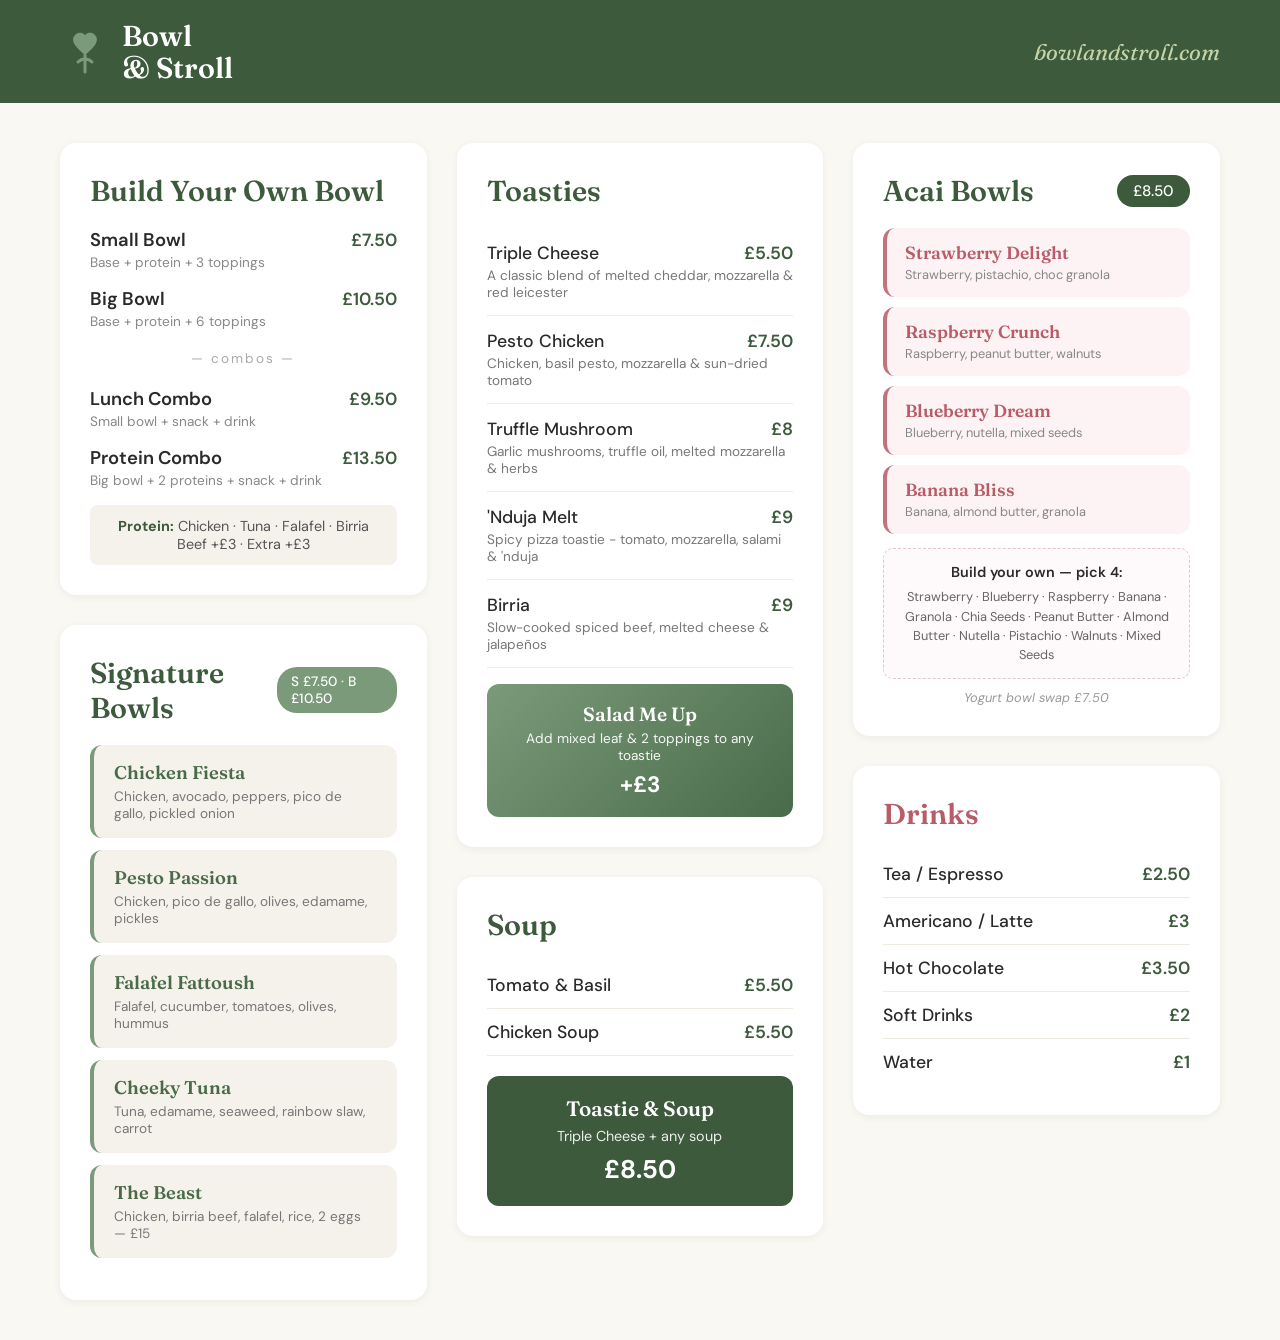
==== menu.html @ c587cbb2 "Initial commit: Bowl & Stroll website with all improvements - Real food photography in hero and menu" ====
<!DOCTYPE html>
<html lang="en">
<head>
    <meta charset="UTF-8">
    <meta name="viewport" content="width=device-width, initial-scale=1.0">
    <title>Bowl & Stroll Menu</title>
    <link rel="preconnect" href="https://fonts.googleapis.com">
    <link rel="preconnect" href="https://fonts.gstatic.com" crossorigin>
    <link href="https://fonts.googleapis.com/css2?family=Fraunces:ital,opsz,wght@0,9..144,300;0,9..144,400;0,9..144,500;0,9..144,600;0,9..144,700;1,9..144,400&family=DM+Sans:ital,opsz,wght@0,9..40,300;0,9..40,400;0,9..40,500;0,9..40,600;1,9..40,400&display=swap" rel="stylesheet">
    <style>
        * {
            margin: 0;
            padding: 0;
            box-sizing: border-box;
        }

        body {
            font-family: 'DM Sans', -apple-system, sans-serif;
            background-color: #faf8f3;
            min-height: 100vh;
            padding: 0;
        }

        /* Header */
        .header {
            background-color: #3d5a3d;
            padding: 20px 60px;
            display: flex;
            justify-content: space-between;
            align-items: center;
        }

        .logo {
            display: flex;
            align-items: center;
            gap: 12px;
        }

        .logo-icon {
            width: 50px;
            height: 50px;
        }

        .logo-text {
            color: white;
            font-family: 'Fraunces', Georgia, serif;
            font-size: 1.8rem;
            font-weight: 600;
            line-height: 1.1;
        }

        .website {
            color: #c4d4a8;
            font-family: 'Fraunces', Georgia, serif;
            font-size: 1.4rem;
            font-style: italic;
        }

        /* Main Content */
        .main-content {
            display: grid;
            grid-template-columns: 1fr 1fr 1fr;
            gap: 30px;
            padding: 40px 60px;
            max-width: 1920px;
            margin: 0 auto;
        }

        /* Section Cards */
        .section-card {
            background: white;
            border-radius: 16px;
            padding: 30px;
            box-shadow: 0 2px 8px rgba(0,0,0,0.06);
        }

        .section-title {
            font-family: 'Fraunces', Georgia, serif;
            font-size: 1.8rem;
            color: #3d5a3d;
            margin-bottom: 20px;
            font-weight: 600;
        }

        .section-title-with-price {
            display: flex;
            justify-content: space-between;
            align-items: center;
            margin-bottom: 20px;
        }

        .section-price-badge {
            background-color: #3d5a3d;
            color: white;
            padding: 6px 16px;
            border-radius: 20px;
            font-size: 0.95rem;
            font-weight: 500;
        }

        /* Menu Items */
        .menu-item {
            display: flex;
            justify-content: space-between;
            align-items: baseline;
            padding: 12px 0;
            border-bottom: 1px solid #f0ebe0;
        }

        .menu-item:last-child {
            border-bottom: none;
        }

        .item-name {
            font-weight: 500;
            color: #2a2a2a;
            font-size: 1.1rem;
        }

        .item-description {
            font-size: 0.85rem;
            color: #777;
            margin-top: 2px;
        }

        .item-price {
            font-weight: 600;
            color: #3d5a3d;
            font-size: 1.1rem;
        }

        /* Build Your Own Section */
        .build-item {
            margin-bottom: 16px;
        }

        .build-item-header {
            display: flex;
            justify-content: space-between;
            align-items: baseline;
        }

        .build-item-name {
            font-weight: 600;
            color: #2a2a2a;
            font-size: 1.15rem;
        }

        .build-item-desc {
            font-size: 0.85rem;
            color: #888;
            margin-top: 2px;
        }

        .combos-divider {
            text-align: center;
            color: #aaa;
            font-size: 0.85rem;
            margin: 20px 0;
            letter-spacing: 2px;
        }

        .protein-note {
            background-color: #f5f2eb;
            border-radius: 8px;
            padding: 12px 16px;
            text-align: center;
            font-size: 0.9rem;
            color: #555;
            margin-top: 16px;
        }

        .protein-note strong {
            color: #3d5a3d;
        }

        /* Signature Bowls */
        .signature-header {
            display: flex;
            justify-content: space-between;
            align-items: center;
            margin-bottom: 20px;
        }

        .size-badge {
            background-color: #7a9a7a;
            color: white;
            padding: 6px 14px;
            border-radius: 20px;
            font-size: 0.85rem;
            font-weight: 500;
        }

        .signature-item {
            background-color: #f5f2eb;
            border-radius: 12px;
            padding: 16px 20px;
            margin-bottom: 12px;
            border-left: 4px solid #7a9a7a;
        }

        .signature-name {
            font-family: 'Fraunces', Georgia, serif;
            font-size: 1.15rem;
            color: #4a6b4a;
            font-weight: 600;
            margin-bottom: 4px;
        }

        .signature-ingredients {
            font-size: 0.85rem;
            color: #777;
        }

        /* Toasties */
        .toastie-item {
            padding: 14px 0;
            border-bottom: 1px solid #f0ebe0;
        }

        .toastie-item:last-child {
            border-bottom: none;
        }

        .toastie-header {
            display: flex;
            justify-content: space-between;
            align-items: baseline;
        }

        .toastie-name {
            font-weight: 500;
            color: #2a2a2a;
            font-size: 1.1rem;
        }

        .toastie-desc {
            font-size: 0.85rem;
            color: #777;
            margin-top: 3px;
        }

        /* Combo Deal Box */
        .combo-deal {
            background-color: #3d5a3d;
            color: white;
            border-radius: 12px;
            padding: 20px;
            text-align: center;
            margin-top: 20px;
        }

        .combo-title {
            font-family: 'Fraunces', Georgia, serif;
            font-size: 1.3rem;
            font-weight: 600;
            margin-bottom: 6px;
        }

        .combo-desc {
            font-size: 0.9rem;
            opacity: 0.9;
            margin-bottom: 8px;
        }

        .combo-price {
            font-size: 1.6rem;
            font-weight: 700;
        }

        /* Salad Me Up Deal */
        .salad-me-up {
            background: linear-gradient(135deg, #7a9a7a 0%, #4a6b4a 100%);
            color: white;
            border-radius: 12px;
            padding: 18px;
            text-align: center;
            margin-top: 16px;
        }

        .salad-me-up-title {
            font-family: 'Fraunces', Georgia, serif;
            font-size: 1.2rem;
            font-weight: 600;
            margin-bottom: 4px;
        }

        .salad-me-up-desc {
            font-size: 0.85rem;
            opacity: 0.95;
            margin-bottom: 6px;
        }

        .salad-me-up-price {
            font-size: 1.4rem;
            font-weight: 700;
        }

        /* Acai Bowls */
        .acai-item {
            background-color: #fdf2f4;
            border-radius: 12px;
            padding: 14px 18px;
            margin-bottom: 10px;
            border-left: 4px solid #c4727e;
        }

        .acai-name {
            font-family: 'Fraunces', Georgia, serif;
            font-size: 1.1rem;
            color: #b85c68;
            font-weight: 600;
            margin-bottom: 3px;
        }

        .acai-ingredients {
            font-size: 0.8rem;
            color: #888;
        }

        .acai-build {
            background-color: #fef9fa;
            border-radius: 10px;
            padding: 14px;
            text-align: center;
            margin-top: 14px;
            border: 1px dashed #e0c8cc;
        }

        .acai-build-title {
            font-weight: 600;
            color: #2a2a2a;
            font-size: 0.9rem;
            margin-bottom: 6px;
        }

        .acai-options {
            font-size: 0.8rem;
            color: #666;
            line-height: 1.5;
        }

        .yogurt-swap {
            font-size: 0.8rem;
            color: #999;
            text-align: center;
            margin-top: 10px;
            font-style: italic;
        }

        /* Drinks */
        .drinks-section .section-title {
            color: #b85c68;
        }

        /* Column Layout */
        .left-column,
        .middle-column,
        .right-column {
            display: flex;
            flex-direction: column;
            gap: 30px;
        }
    </style>
</head>
<body>
    <!-- Header -->
    <div class="header">
        <div class="logo">
            <svg class="logo-icon" viewBox="0 0 50 50" fill="none" xmlns="http://www.w3.org/2000/svg">
                <path d="M25 8C25 8 20 3 15 8C10 13 15 20 25 28C35 20 40 13 35 8C30 3 25 8 25 8Z" fill="#7a9a7a"/>
                <path d="M25 28V45" stroke="#7a9a7a" stroke-width="3" stroke-linecap="round"/>
                <path d="M18 35C18 35 21 32 25 32C29 32 32 35 32 35" stroke="#7a9a7a" stroke-width="3" stroke-linecap="round"/>
            </svg>
            <div class="logo-text">Bowl<br>& Stroll</div>
        </div>
        <div class="website">bowlandstroll.com</div>
    </div>

    <!-- Main Content -->
    <div class="main-content">
        <!-- Left Column -->
        <div class="left-column">
            <!-- Build Your Own Bowl -->
            <div class="section-card">
                <h2 class="section-title">Build Your Own Bowl</h2>

                <div class="build-item">
                    <div class="build-item-header">
                        <span class="build-item-name">Small Bowl</span>
                        <span class="item-price">&pound;7.50</span>
                    </div>
                    <div class="build-item-desc">Base + protein + 3 toppings</div>
                </div>

                <div class="build-item">
                    <div class="build-item-header">
                        <span class="build-item-name">Big Bowl</span>
                        <span class="item-price">&pound;10.50</span>
                    </div>
                    <div class="build-item-desc">Base + protein + 6 toppings</div>
                </div>

                <div class="combos-divider">&mdash; combos &mdash;</div>

                <div class="build-item">
                    <div class="build-item-header">
                        <span class="build-item-name">Lunch Combo</span>
                        <span class="item-price">&pound;9.50</span>
                    </div>
                    <div class="build-item-desc">Small bowl + snack + drink</div>
                </div>

                <div class="build-item">
                    <div class="build-item-header">
                        <span class="build-item-name">Protein Combo</span>
                        <span class="item-price">&pound;13.50</span>
                    </div>
                    <div class="build-item-desc">Big bowl + 2 proteins + snack + drink</div>
                </div>

                <div class="protein-note">
                    <strong>Protein:</strong> Chicken &middot; Tuna &middot; Falafel &middot; Birria Beef +&pound;3 &middot; Extra +&pound;3
                </div>
            </div>

            <!-- Signature Bowls -->
            <div class="section-card">
                <div class="signature-header">
                    <h2 class="section-title" style="margin-bottom: 0;">Signature Bowls</h2>
                    <span class="size-badge">S &pound;7.50 &middot; B &pound;10.50</span>
                </div>

                <div class="signature-item">
                    <div class="signature-name">Chicken Fiesta</div>
                    <div class="signature-ingredients">Chicken, avocado, peppers, pico de gallo, pickled onion</div>
                </div>

                <div class="signature-item">
                    <div class="signature-name">Pesto Passion</div>
                    <div class="signature-ingredients">Chicken, pico de gallo, olives, edamame, pickles</div>
                </div>

                <div class="signature-item">
                    <div class="signature-name">Falafel Fattoush</div>
                    <div class="signature-ingredients">Falafel, cucumber, tomatoes, olives, hummus</div>
                </div>

                <div class="signature-item">
                    <div class="signature-name">Cheeky Tuna</div>
                    <div class="signature-ingredients">Tuna, edamame, seaweed, rainbow slaw, carrot</div>
                </div>

                <div class="signature-item">
                    <div class="signature-name">The Beast</div>
                    <div class="signature-ingredients">Chicken, birria beef, falafel, rice, 2 eggs &mdash; &pound;15</div>
                </div>
            </div>
        </div>

        <!-- Middle Column -->
        <div class="middle-column">
            <!-- Toasties -->
            <div class="section-card">
                <h2 class="section-title">Toasties</h2>

                <div class="toastie-item">
                    <div class="toastie-header">
                        <span class="toastie-name">Triple Cheese</span>
                        <span class="item-price">&pound;5.50</span>
                    </div>
                    <div class="toastie-desc">A classic blend of melted cheddar, mozzarella & red leicester</div>
                </div>

                <div class="toastie-item">
                    <div class="toastie-header">
                        <span class="toastie-name">Pesto Chicken</span>
                        <span class="item-price">&pound;7.50</span>
                    </div>
                    <div class="toastie-desc">Chicken, basil pesto, mozzarella & sun-dried tomato</div>
                </div>

                <div class="toastie-item">
                    <div class="toastie-header">
                        <span class="toastie-name">Truffle Mushroom</span>
                        <span class="item-price">&pound;8</span>
                    </div>
                    <div class="toastie-desc">Garlic mushrooms, truffle oil, melted mozzarella & herbs</div>
                </div>

                <div class="toastie-item">
                    <div class="toastie-header">
                        <span class="toastie-name">'Nduja Melt</span>
                        <span class="item-price">&pound;9</span>
                    </div>
                    <div class="toastie-desc">Spicy pizza toastie - tomato, mozzarella, salami & 'nduja</div>
                </div>

                <div class="toastie-item">
                    <div class="toastie-header">
                        <span class="toastie-name">Birria</span>
                        <span class="item-price">&pound;9</span>
                    </div>
                    <div class="toastie-desc">Slow-cooked spiced beef, melted cheese & jalape&ntilde;os</div>
                </div>

                <!-- Salad Me Up Deal -->
                <div class="salad-me-up">
                    <div class="salad-me-up-title">Salad Me Up</div>
                    <div class="salad-me-up-desc">Add mixed leaf & 2 toppings to any toastie</div>
                    <div class="salad-me-up-price">+&pound;3</div>
                </div>
            </div>

            <!-- Soup -->
            <div class="section-card">
                <h2 class="section-title">Soup</h2>

                <div class="menu-item">
                    <span class="item-name">Tomato & Basil</span>
                    <span class="item-price">&pound;5.50</span>
                </div>

                <div class="menu-item">
                    <span class="item-name">Chicken Soup</span>
                    <span class="item-price">&pound;5.50</span>
                </div>

                <div class="combo-deal">
                    <div class="combo-title">Toastie & Soup</div>
                    <div class="combo-desc">Triple Cheese + any soup</div>
                    <div class="combo-price">&pound;8.50</div>
                </div>
            </div>
        </div>

        <!-- Right Column -->
        <div class="right-column">
            <!-- Acai Bowls -->
            <div class="section-card">
                <div class="section-title-with-price">
                    <h2 class="section-title" style="margin-bottom: 0;">Acai Bowls</h2>
                    <span class="section-price-badge">&pound;8.50</span>
                </div>

                <div class="acai-item">
                    <div class="acai-name">Strawberry Delight</div>
                    <div class="acai-ingredients">Strawberry, pistachio, choc granola</div>
                </div>

                <div class="acai-item">
                    <div class="acai-name">Raspberry Crunch</div>
                    <div class="acai-ingredients">Raspberry, peanut butter, walnuts</div>
                </div>

                <div class="acai-item">
                    <div class="acai-name">Blueberry Dream</div>
                    <div class="acai-ingredients">Blueberry, nutella, mixed seeds</div>
                </div>

                <div class="acai-item">
                    <div class="acai-name">Banana Bliss</div>
                    <div class="acai-ingredients">Banana, almond butter, granola</div>
                </div>

                <div class="acai-build">
                    <div class="acai-build-title">Build your own &mdash; pick 4:</div>
                    <div class="acai-options">Strawberry &middot; Blueberry &middot; Raspberry &middot; Banana &middot; Granola &middot; Chia Seeds &middot; Peanut Butter &middot; Almond Butter &middot; Nutella &middot; Pistachio &middot; Walnuts &middot; Mixed Seeds</div>
                </div>

                <div class="yogurt-swap">Yogurt bowl swap &pound;7.50</div>
            </div>

            <!-- Drinks -->
            <div class="section-card drinks-section">
                <h2 class="section-title">Drinks</h2>

                <div class="menu-item">
                    <span class="item-name">Tea / Espresso</span>
                    <span class="item-price">&pound;2.50</span>
                </div>

                <div class="menu-item">
                    <span class="item-name">Americano / Latte</span>
                    <span class="item-price">&pound;3</span>
                </div>

                <div class="menu-item">
                    <span class="item-name">Hot Chocolate</span>
                    <span class="item-price">&pound;3.50</span>
                </div>

                <div class="menu-item">
                    <span class="item-name">Soft Drinks</span>
                    <span class="item-price">&pound;2</span>
                </div>

                <div class="menu-item">
                    <span class="item-name">Water</span>
                    <span class="item-price">&pound;1</span>
                </div>
            </div>
        </div>
    </div>
</body>
</html>
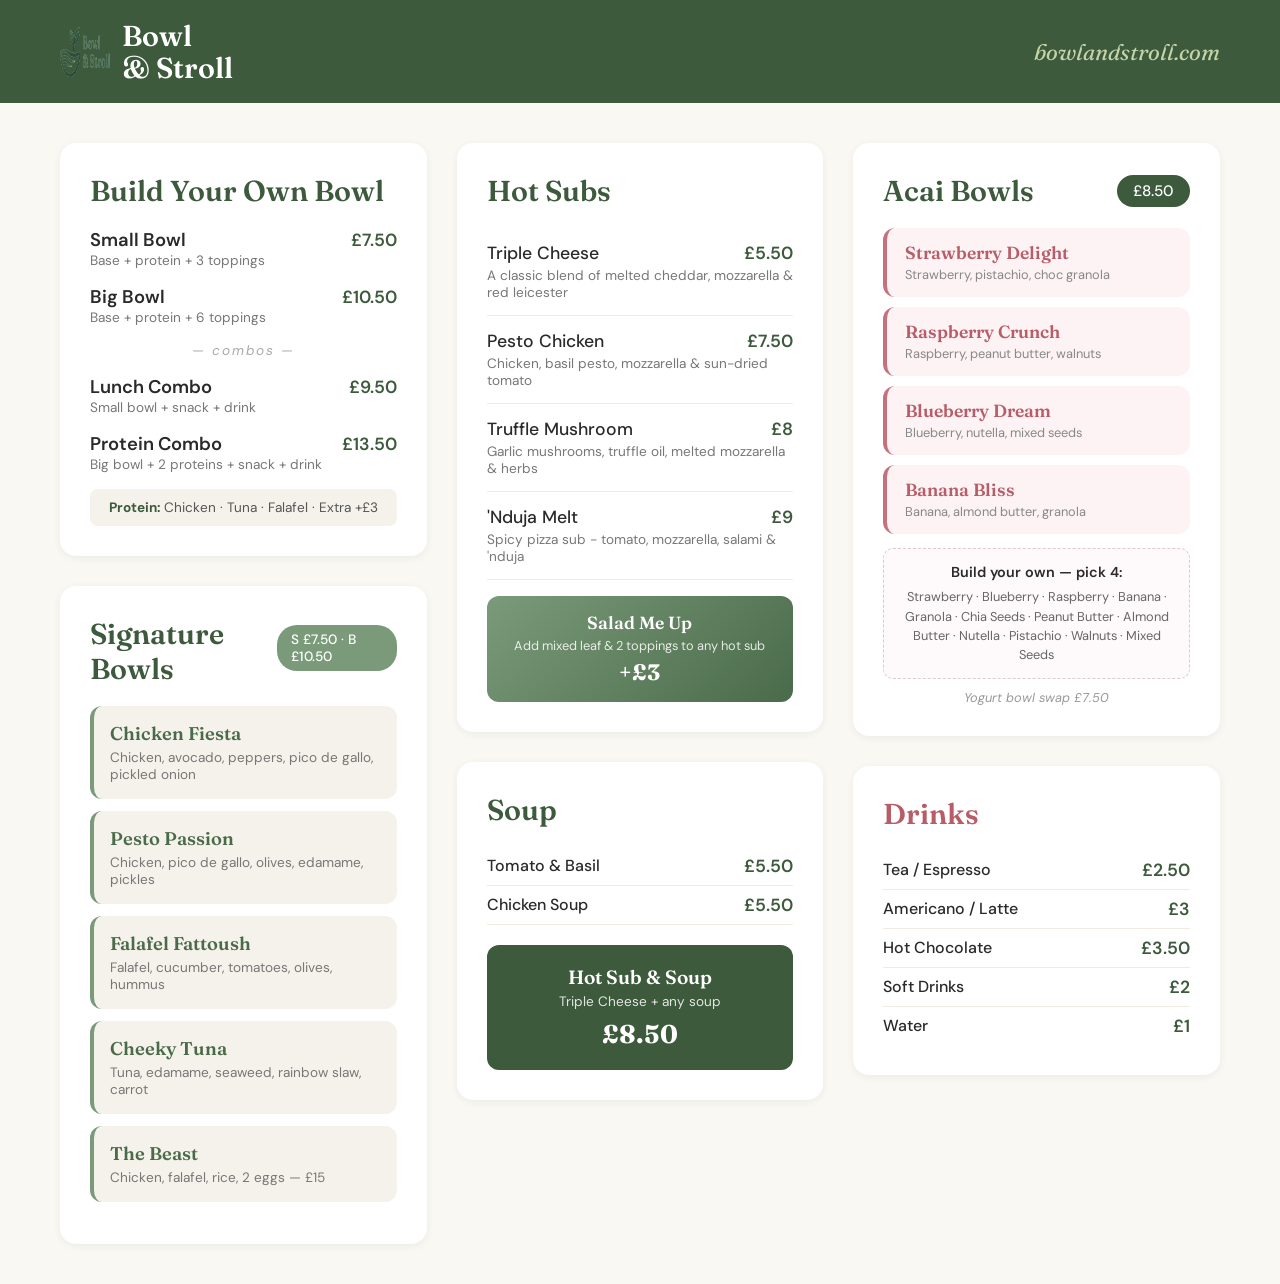
==== commit 2636506f: "Rebuild site: separate CSS/JS, theme polish, tier colors Complete rebuild from monolithic HTML to cl" ====
--- a/menu.html
+++ b/menu.html
@@ -4,383 +4,25 @@
     <meta charset="UTF-8">
     <meta name="viewport" content="width=device-width, initial-scale=1.0">
     <title>Bowl & Stroll Menu</title>
-    <link rel="preconnect" href="https://fonts.googleapis.com">
-    <link rel="preconnect" href="https://fonts.gstatic.com" crossorigin>
-    <link href="https://fonts.googleapis.com/css2?family=Fraunces:ital,opsz,wght@0,9..144,300;0,9..144,400;0,9..144,500;0,9..144,600;0,9..144,700;1,9..144,400&family=DM+Sans:ital,opsz,wght@0,9..40,300;0,9..40,400;0,9..40,500;0,9..40,600;1,9..40,400&display=swap" rel="stylesheet">
-    <style>
-        * {
-            margin: 0;
-            padding: 0;
-            box-sizing: border-box;
-        }
-
-        body {
-            font-family: 'DM Sans', -apple-system, sans-serif;
-            background-color: #faf8f3;
-            min-height: 100vh;
-            padding: 0;
-        }
-
-        /* Header */
-        .header {
-            background-color: #3d5a3d;
-            padding: 20px 60px;
-            display: flex;
-            justify-content: space-between;
-            align-items: center;
-        }
-
-        .logo {
-            display: flex;
-            align-items: center;
-            gap: 12px;
-        }
-
-        .logo-icon {
-            width: 50px;
-            height: 50px;
-        }
-
-        .logo-text {
-            color: white;
-            font-family: 'Fraunces', Georgia, serif;
-            font-size: 1.8rem;
-            font-weight: 600;
-            line-height: 1.1;
-        }
-
-        .website {
-            color: #c4d4a8;
-            font-family: 'Fraunces', Georgia, serif;
-            font-size: 1.4rem;
-            font-style: italic;
-        }
-
-        /* Main Content */
-        .main-content {
-            display: grid;
-            grid-template-columns: 1fr 1fr 1fr;
-            gap: 30px;
-            padding: 40px 60px;
-            max-width: 1920px;
-            margin: 0 auto;
-        }
-
-        /* Section Cards */
-        .section-card {
-            background: white;
-            border-radius: 16px;
-            padding: 30px;
-            box-shadow: 0 2px 8px rgba(0,0,0,0.06);
-        }
-
-        .section-title {
-            font-family: 'Fraunces', Georgia, serif;
-            font-size: 1.8rem;
-            color: #3d5a3d;
-            margin-bottom: 20px;
-            font-weight: 600;
-        }
-
-        .section-title-with-price {
-            display: flex;
-            justify-content: space-between;
-            align-items: center;
-            margin-bottom: 20px;
-        }
-
-        .section-price-badge {
-            background-color: #3d5a3d;
-            color: white;
-            padding: 6px 16px;
-            border-radius: 20px;
-            font-size: 0.95rem;
-            font-weight: 500;
-        }
-
-        /* Menu Items */
-        .menu-item {
-            display: flex;
-            justify-content: space-between;
-            align-items: baseline;
-            padding: 12px 0;
-            border-bottom: 1px solid #f0ebe0;
-        }
-
-        .menu-item:last-child {
-            border-bottom: none;
-        }
-
-        .item-name {
-            font-weight: 500;
-            color: #2a2a2a;
-            font-size: 1.1rem;
-        }
-
-        .item-description {
-            font-size: 0.85rem;
-            color: #777;
-            margin-top: 2px;
-        }
-
-        .item-price {
-            font-weight: 600;
-            color: #3d5a3d;
-            font-size: 1.1rem;
-        }
-
-        /* Build Your Own Section */
-        .build-item {
-            margin-bottom: 16px;
-        }
-
-        .build-item-header {
-            display: flex;
-            justify-content: space-between;
-            align-items: baseline;
-        }
-
-        .build-item-name {
-            font-weight: 600;
-            color: #2a2a2a;
-            font-size: 1.15rem;
-        }
-
-        .build-item-desc {
-            font-size: 0.85rem;
-            color: #888;
-            margin-top: 2px;
-        }
-
-        .combos-divider {
-            text-align: center;
-            color: #aaa;
-            font-size: 0.85rem;
-            margin: 20px 0;
-            letter-spacing: 2px;
-        }
-
-        .protein-note {
-            background-color: #f5f2eb;
-            border-radius: 8px;
-            padding: 12px 16px;
-            text-align: center;
-            font-size: 0.9rem;
-            color: #555;
-            margin-top: 16px;
-        }
-
-        .protein-note strong {
-            color: #3d5a3d;
-        }
-
-        /* Signature Bowls */
-        .signature-header {
-            display: flex;
-            justify-content: space-between;
-            align-items: center;
-            margin-bottom: 20px;
-        }
-
-        .size-badge {
-            background-color: #7a9a7a;
-            color: white;
-            padding: 6px 14px;
-            border-radius: 20px;
-            font-size: 0.85rem;
-            font-weight: 500;
-        }
-
-        .signature-item {
-            background-color: #f5f2eb;
-            border-radius: 12px;
-            padding: 16px 20px;
-            margin-bottom: 12px;
-            border-left: 4px solid #7a9a7a;
-        }
-
-        .signature-name {
-            font-family: 'Fraunces', Georgia, serif;
-            font-size: 1.15rem;
-            color: #4a6b4a;
-            font-weight: 600;
-            margin-bottom: 4px;
-        }
-
-        .signature-ingredients {
-            font-size: 0.85rem;
-            color: #777;
-        }
-
-        /* Toasties */
-        .toastie-item {
-            padding: 14px 0;
-            border-bottom: 1px solid #f0ebe0;
-        }
-
-        .toastie-item:last-child {
-            border-bottom: none;
-        }
-
-        .toastie-header {
-            display: flex;
-            justify-content: space-between;
-            align-items: baseline;
-        }
-
-        .toastie-name {
-            font-weight: 500;
-            color: #2a2a2a;
-            font-size: 1.1rem;
-        }
-
-        .toastie-desc {
-            font-size: 0.85rem;
-            color: #777;
-            margin-top: 3px;
-        }
-
-        /* Combo Deal Box */
-        .combo-deal {
-            background-color: #3d5a3d;
-            color: white;
-            border-radius: 12px;
-            padding: 20px;
-            text-align: center;
-            margin-top: 20px;
-        }
-
-        .combo-title {
-            font-family: 'Fraunces', Georgia, serif;
-            font-size: 1.3rem;
-            font-weight: 600;
-            margin-bottom: 6px;
-        }
-
-        .combo-desc {
-            font-size: 0.9rem;
-            opacity: 0.9;
-            margin-bottom: 8px;
-        }
-
-        .combo-price {
-            font-size: 1.6rem;
-            font-weight: 700;
-        }
-
-        /* Salad Me Up Deal */
-        .salad-me-up {
-            background: linear-gradient(135deg, #7a9a7a 0%, #4a6b4a 100%);
-            color: white;
-            border-radius: 12px;
-            padding: 18px;
-            text-align: center;
-            margin-top: 16px;
-        }
-
-        .salad-me-up-title {
-            font-family: 'Fraunces', Georgia, serif;
-            font-size: 1.2rem;
-            font-weight: 600;
-            margin-bottom: 4px;
-        }
-
-        .salad-me-up-desc {
-            font-size: 0.85rem;
-            opacity: 0.95;
-            margin-bottom: 6px;
-        }
-
-        .salad-me-up-price {
-            font-size: 1.4rem;
-            font-weight: 700;
-        }
-
-        /* Acai Bowls */
-        .acai-item {
-            background-color: #fdf2f4;
-            border-radius: 12px;
-            padding: 14px 18px;
-            margin-bottom: 10px;
-            border-left: 4px solid #c4727e;
-        }
-
-        .acai-name {
-            font-family: 'Fraunces', Georgia, serif;
-            font-size: 1.1rem;
-            color: #b85c68;
-            font-weight: 600;
-            margin-bottom: 3px;
-        }
-
-        .acai-ingredients {
-            font-size: 0.8rem;
-            color: #888;
-        }
-
-        .acai-build {
-            background-color: #fef9fa;
-            border-radius: 10px;
-            padding: 14px;
-            text-align: center;
-            margin-top: 14px;
-            border: 1px dashed #e0c8cc;
-        }
-
-        .acai-build-title {
-            font-weight: 600;
-            color: #2a2a2a;
-            font-size: 0.9rem;
-            margin-bottom: 6px;
-        }
-
-        .acai-options {
-            font-size: 0.8rem;
-            color: #666;
-            line-height: 1.5;
-        }
-
-        .yogurt-swap {
-            font-size: 0.8rem;
-            color: #999;
-            text-align: center;
-            margin-top: 10px;
-            font-style: italic;
-        }
-
-        /* Drinks */
-        .drinks-section .section-title {
-            color: #b85c68;
-        }
-
-        /* Column Layout */
-        .left-column,
-        .middle-column,
-        .right-column {
-            display: flex;
-            flex-direction: column;
-            gap: 30px;
-        }
-    </style>
+    <link rel="icon" type="image/svg+xml" href="images/bowl_and_stroll_frameless.svg">
+    <link rel="stylesheet" href="css/menu-print.css">
 </head>
 <body>
     <!-- Header -->
     <div class="header">
         <div class="logo">
-            <svg class="logo-icon" viewBox="0 0 50 50" fill="none" xmlns="http://www.w3.org/2000/svg">
-                <path d="M25 8C25 8 20 3 15 8C10 13 15 20 25 28C35 20 40 13 35 8C30 3 25 8 25 8Z" fill="#7a9a7a"/>
-                <path d="M25 28V45" stroke="#7a9a7a" stroke-width="3" stroke-linecap="round"/>
-                <path d="M18 35C18 35 21 32 25 32C29 32 32 35 32 35" stroke="#7a9a7a" stroke-width="3" stroke-linecap="round"/>
-            </svg>
+            <img class="logo-icon" src="images/logo.png" alt="Bowl & Stroll">
             <div class="logo-text">Bowl<br>& Stroll</div>
         </div>
         <div class="website">bowlandstroll.com</div>
     </div>
 
-    <!-- Main Content -->
+    <!-- Main Content — 3-column grid -->
     <div class="main-content">
-        <!-- Left Column -->
+
+        <!-- ===== LEFT COLUMN ===== -->
         <div class="left-column">
+
             <!-- Build Your Own Bowl -->
             <div class="section-card">
                 <h2 class="section-title">Build Your Own Bowl</h2>
@@ -420,7 +62,7 @@
                 </div>
 
                 <div class="protein-note">
-                    <strong>Protein:</strong> Chicken &middot; Tuna &middot; Falafel &middot; Birria Beef +&pound;3 &middot; Extra +&pound;3
+                    <strong>Protein:</strong> Chicken &middot; Tuna &middot; Falafel &middot; Extra +&pound;3
                 </div>
             </div>
 
@@ -453,23 +95,24 @@
 
                 <div class="signature-item">
                     <div class="signature-name">The Beast</div>
-                    <div class="signature-ingredients">Chicken, birria beef, falafel, rice, 2 eggs &mdash; &pound;15</div>
-                </div>
-            </div>
-        </div>
-
-        <!-- Middle Column -->
+                    <div class="signature-ingredients">Chicken, falafel, rice, 2 eggs &mdash; &pound;15</div>
+                </div>
+            </div>
+        </div>
+
+        <!-- ===== MIDDLE COLUMN ===== -->
         <div class="middle-column">
-            <!-- Toasties -->
-            <div class="section-card">
-                <h2 class="section-title">Toasties</h2>
+
+            <!-- Hot Subs -->
+            <div class="section-card">
+                <h2 class="section-title">Hot Subs</h2>
 
                 <div class="toastie-item">
                     <div class="toastie-header">
                         <span class="toastie-name">Triple Cheese</span>
                         <span class="item-price">&pound;5.50</span>
                     </div>
-                    <div class="toastie-desc">A classic blend of melted cheddar, mozzarella & red leicester</div>
+                    <div class="toastie-desc">A classic blend of melted cheddar, mozzarella &amp; red leicester</div>
                 </div>
 
                 <div class="toastie-item">
@@ -477,7 +120,7 @@
                         <span class="toastie-name">Pesto Chicken</span>
                         <span class="item-price">&pound;7.50</span>
                     </div>
-                    <div class="toastie-desc">Chicken, basil pesto, mozzarella & sun-dried tomato</div>
+                    <div class="toastie-desc">Chicken, basil pesto, mozzarella &amp; sun-dried tomato</div>
                 </div>
 
                 <div class="toastie-item">
@@ -485,7 +128,7 @@
                         <span class="toastie-name">Truffle Mushroom</span>
                         <span class="item-price">&pound;8</span>
                     </div>
-                    <div class="toastie-desc">Garlic mushrooms, truffle oil, melted mozzarella & herbs</div>
+                    <div class="toastie-desc">Garlic mushrooms, truffle oil, melted mozzarella &amp; herbs</div>
                 </div>
 
                 <div class="toastie-item">
@@ -493,21 +136,13 @@
                         <span class="toastie-name">'Nduja Melt</span>
                         <span class="item-price">&pound;9</span>
                     </div>
-                    <div class="toastie-desc">Spicy pizza toastie - tomato, mozzarella, salami & 'nduja</div>
-                </div>
-
-                <div class="toastie-item">
-                    <div class="toastie-header">
-                        <span class="toastie-name">Birria</span>
-                        <span class="item-price">&pound;9</span>
-                    </div>
-                    <div class="toastie-desc">Slow-cooked spiced beef, melted cheese & jalape&ntilde;os</div>
+                    <div class="toastie-desc">Spicy pizza sub - tomato, mozzarella, salami &amp; 'nduja</div>
                 </div>
 
                 <!-- Salad Me Up Deal -->
                 <div class="salad-me-up">
                     <div class="salad-me-up-title">Salad Me Up</div>
-                    <div class="salad-me-up-desc">Add mixed leaf & 2 toppings to any toastie</div>
+                    <div class="salad-me-up-desc">Add mixed leaf &amp; 2 toppings to any hot sub</div>
                     <div class="salad-me-up-price">+&pound;3</div>
                 </div>
             </div>
@@ -517,7 +152,7 @@
                 <h2 class="section-title">Soup</h2>
 
                 <div class="menu-item">
-                    <span class="item-name">Tomato & Basil</span>
+                    <span class="item-name">Tomato &amp; Basil</span>
                     <span class="item-price">&pound;5.50</span>
                 </div>
 
@@ -527,15 +162,16 @@
                 </div>
 
                 <div class="combo-deal">
-                    <div class="combo-title">Toastie & Soup</div>
+                    <div class="combo-title">Hot Sub &amp; Soup</div>
                     <div class="combo-desc">Triple Cheese + any soup</div>
                     <div class="combo-price">&pound;8.50</div>
                 </div>
             </div>
         </div>
 
-        <!-- Right Column -->
+        <!-- ===== RIGHT COLUMN ===== -->
         <div class="right-column">
+
             <!-- Acai Bowls -->
             <div class="section-card">
                 <div class="section-title-with-price">
--- a/css/menu-print.css
+++ b/css/menu-print.css
@@ -0,0 +1,129 @@
+/*
+ * Bowl & Stroll — Menu Print Stylesheet
+ * Used by menu.html (the printable 3-column menu layout).
+ * Shares variables from style.css via @import.
+ */
+
+@import url('https://fonts.googleapis.com/css2?family=Fraunces:ital,opsz,wght@0,9..144,300;0,9..144,400;0,9..144,500;0,9..144,600;0,9..144,700;1,9..144,400&family=DM+Sans:ital,opsz,wght@0,9..40,300;0,9..40,400;0,9..40,500;0,9..40,600;1,9..40,400&display=swap');
+
+:root {
+    --forest: #3d5a3d;
+    --sage: #7a9a7a;
+    --cream: #faf8f3;
+    --cream-dark: #f0ebe0;
+    --charcoal: #2a2a2a;
+    --white: #ffffff;
+    --accent: #c4d4a8;
+    --font-display: 'Fraunces', Georgia, serif;
+    --font-body: 'DM Sans', -apple-system, sans-serif;
+}
+
+* { margin: 0; padding: 0; box-sizing: border-box; }
+
+body {
+    font-family: var(--font-body);
+    background-color: var(--cream);
+    min-height: 100vh;
+    padding: 0;
+}
+
+/* Header */
+.header {
+    background-color: var(--forest);
+    padding: 20px 60px;
+    display: flex;
+    justify-content: space-between;
+    align-items: center;
+}
+
+.logo { display: flex; align-items: center; gap: 12px; }
+.logo-icon { width: 50px; height: 50px; }
+.logo-text { color: white; font-family: var(--font-display); font-size: 1.8rem; font-weight: 600; line-height: 1.1; }
+.website { color: var(--accent); font-family: var(--font-display); font-size: 1.4rem; font-style: italic; }
+
+/* Main Content */
+.main-content {
+    display: grid;
+    grid-template-columns: 1fr 1fr 1fr;
+    gap: 30px;
+    padding: 40px 60px;
+    max-width: 1920px;
+    margin: 0 auto;
+}
+
+/* Column Layout */
+.left-column,
+.middle-column,
+.right-column { display: flex; flex-direction: column; gap: 30px; }
+
+/* Section Cards */
+.section-card { background: white; border-radius: 16px; padding: 30px; box-shadow: 0 2px 8px rgba(0,0,0,0.06); }
+.section-title { font-family: var(--font-display); font-size: 1.8rem; color: var(--forest); margin-bottom: 20px; font-weight: 600; }
+.section-title-with-price { display: flex; justify-content: space-between; align-items: center; margin-bottom: 20px; }
+.section-price-badge { background-color: var(--forest); color: white; padding: 6px 16px; border-radius: 20px; font-size: 0.95rem; font-weight: 500; }
+
+/* Build Items */
+.build-item { display: flex; justify-content: space-between; align-items: baseline; margin-bottom: 16px; }
+.build-item-header { display: flex; justify-content: space-between; align-items: baseline; width: 100%; }
+.build-item-name { font-weight: 500; color: var(--charcoal); font-size: 1.1rem; }
+.build-item-desc { font-size: 0.85rem; color: #777; }
+.item-price { font-weight: 600; color: var(--forest); font-size: 1.1rem; }
+
+/* Combos divider */
+.combos-divider { text-align: center; margin: 16px 0; font-size: 0.85rem; color: #aaa; font-style: italic; letter-spacing: 2px; }
+
+/* Protein note */
+.protein-note { background: #f5f2eb; padding: 10px 14px; border-radius: 8px; font-size: 0.85rem; color: #555; text-align: center; margin-top: 10px; }
+
+/* Signature items */
+.signature-header { display: flex; justify-content: space-between; align-items: baseline; margin-bottom: 20px; }
+.size-badge { font-size: 0.85rem; color: var(--forest); font-weight: 500; }
+.signature-item { background: #f5f2eb; border-radius: 12px; padding: 16px; margin-bottom: 12px; border-left: 4px solid var(--sage); }
+.signature-name { font-weight: 500; color: #4a6b4a; font-size: 1.05rem; margin-bottom: 4px; }
+.signature-ingredients { font-size: 0.85rem; color: #777; }
+
+/* Hot Sub items */
+.toastie-item { padding: 14px 0; border-bottom: 1px solid #f0ebe0; }
+.toastie-item:last-child { border-bottom: none; }
+.toastie-header { display: flex; justify-content: space-between; align-items: baseline; }
+.toastie-name { font-weight: 500; color: var(--charcoal); font-size: 1.1rem; }
+.toastie-desc { font-size: 0.85rem; color: #777; margin-top: 3px; }
+
+/* Combo Deal Box */
+.combo-deal { background-color: var(--forest); color: white; border-radius: 12px; padding: 20px; text-align: center; margin-top: 20px; }
+.combo-title { font-family: var(--font-display); font-size: 1.2rem; font-weight: 600; margin-bottom: 4px; }
+.combo-desc { font-size: 0.85rem; opacity: 0.85; margin-bottom: 8px; }
+.combo-price { font-family: var(--font-display); font-size: 1.6rem; font-weight: 700; }
+
+/* Salad Me Up Deal */
+.salad-me-up { background: linear-gradient(135deg, var(--sage), #4a6b4a); color: white; border-radius: 12px; padding: 16px; text-align: center; margin-top: 16px; }
+.salad-me-up-title { font-family: var(--font-display); font-size: 1.1rem; font-weight: 600; }
+.salad-me-up-desc { font-size: 0.8rem; opacity: 0.85; margin: 4px 0; }
+.salad-me-up-price { font-family: var(--font-display); font-size: 1.4rem; font-weight: 700; }
+
+/* Menu Items (generic) */
+.menu-item { display: flex; justify-content: space-between; padding: 8px 0; border-bottom: 1px solid #f0ebe0; }
+.menu-item:last-child { border-bottom: none; }
+.item-name { font-weight: 500; color: var(--charcoal); }
+
+/* Acai Section */
+.acai-section .section-title { color: #b85c68; }
+.acai-item { background: #fdf2f4; border-radius: 12px; padding: 14px 18px; margin-bottom: 10px; border-left: 4px solid #c4727e; }
+.acai-name { font-family: var(--font-display); font-weight: 600; color: #b85c68; font-size: 1.1rem; margin-bottom: 3px; }
+.acai-ingredients { font-size: 0.8rem; color: #888; }
+.acai-build { background: #fef9fa; border-radius: 10px; padding: 14px; text-align: center; margin-top: 14px; border: 1px dashed #e0c8cc; }
+.acai-build-title { font-weight: 600; color: var(--charcoal); font-size: 0.9rem; margin-bottom: 6px; }
+.acai-options { font-size: 0.8rem; color: #666; line-height: 1.5; }
+.yogurt-swap { font-size: 0.8rem; color: #999; text-align: center; margin-top: 10px; font-style: italic; }
+
+/* Drinks */
+.drinks-section .section-title { color: #b85c68; }
+
+/* Build item tweaks */
+.build-item { display: block; margin-bottom: 16px; }
+.build-item-name { font-weight: 600; font-size: 1.15rem; }
+.protein-note strong { color: var(--forest); }
+
+/* Signature tweaks */
+.size-badge { background-color: var(--sage); color: white; padding: 6px 14px; border-radius: 20px; }
+.signature-name { font-family: var(--font-display); font-size: 1.15rem; font-weight: 600; }
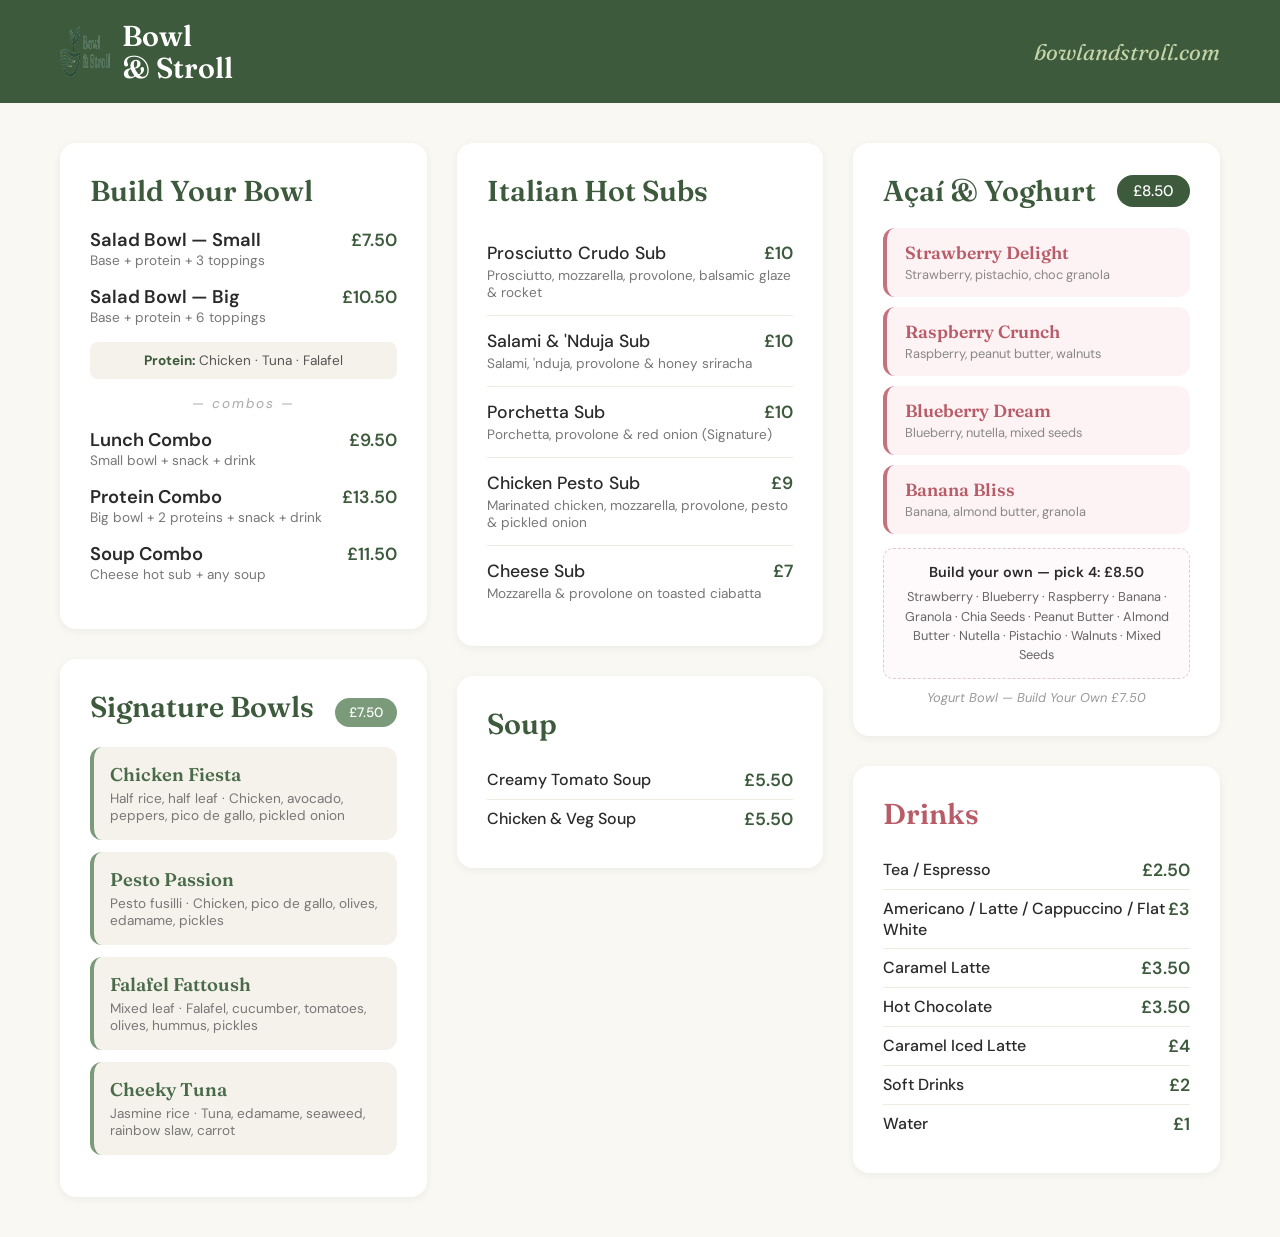
==== commit 2f9c401f: "Update menu to match StoreKit: 8 tabs, Italian Hot Subs, Açaí & Yoghurt Synced all menu items, price" ====
--- a/menu.html
+++ b/menu.html
@@ -23,13 +23,13 @@
         <!-- ===== LEFT COLUMN ===== -->
         <div class="left-column">
 
-            <!-- Build Your Own Bowl -->
-            <div class="section-card">
-                <h2 class="section-title">Build Your Own Bowl</h2>
-
-                <div class="build-item">
-                    <div class="build-item-header">
-                        <span class="build-item-name">Small Bowl</span>
+            <!-- Build Your Bowl -->
+            <div class="section-card">
+                <h2 class="section-title">Build Your Bowl</h2>
+
+                <div class="build-item">
+                    <div class="build-item-header">
+                        <span class="build-item-name">Salad Bowl &mdash; Small</span>
                         <span class="item-price">&pound;7.50</span>
                     </div>
                     <div class="build-item-desc">Base + protein + 3 toppings</div>
@@ -37,10 +37,14 @@
 
                 <div class="build-item">
                     <div class="build-item-header">
-                        <span class="build-item-name">Big Bowl</span>
+                        <span class="build-item-name">Salad Bowl &mdash; Big</span>
                         <span class="item-price">&pound;10.50</span>
                     </div>
                     <div class="build-item-desc">Base + protein + 6 toppings</div>
+                </div>
+
+                <div class="protein-note">
+                    <strong>Protein:</strong> Chicken &middot; Tuna &middot; Falafel
                 </div>
 
                 <div class="combos-divider">&mdash; combos &mdash;</div>
@@ -61,8 +65,12 @@
                     <div class="build-item-desc">Big bowl + 2 proteins + snack + drink</div>
                 </div>
 
-                <div class="protein-note">
-                    <strong>Protein:</strong> Chicken &middot; Tuna &middot; Falafel &middot; Extra +&pound;3
+                <div class="build-item">
+                    <div class="build-item-header">
+                        <span class="build-item-name">Soup Combo</span>
+                        <span class="item-price">&pound;11.50</span>
+                    </div>
+                    <div class="build-item-desc">Cheese hot sub + any soup</div>
                 </div>
             </div>
 
@@ -70,32 +78,27 @@
             <div class="section-card">
                 <div class="signature-header">
                     <h2 class="section-title" style="margin-bottom: 0;">Signature Bowls</h2>
-                    <span class="size-badge">S &pound;7.50 &middot; B &pound;10.50</span>
+                    <span class="size-badge">&pound;7.50</span>
                 </div>
 
                 <div class="signature-item">
                     <div class="signature-name">Chicken Fiesta</div>
-                    <div class="signature-ingredients">Chicken, avocado, peppers, pico de gallo, pickled onion</div>
+                    <div class="signature-ingredients">Half rice, half leaf &middot; Chicken, avocado, peppers, pico de gallo, pickled onion</div>
                 </div>
 
                 <div class="signature-item">
                     <div class="signature-name">Pesto Passion</div>
-                    <div class="signature-ingredients">Chicken, pico de gallo, olives, edamame, pickles</div>
+                    <div class="signature-ingredients">Pesto fusilli &middot; Chicken, pico de gallo, olives, edamame, pickles</div>
                 </div>
 
                 <div class="signature-item">
                     <div class="signature-name">Falafel Fattoush</div>
-                    <div class="signature-ingredients">Falafel, cucumber, tomatoes, olives, hummus</div>
+                    <div class="signature-ingredients">Mixed leaf &middot; Falafel, cucumber, tomatoes, olives, hummus, pickles</div>
                 </div>
 
                 <div class="signature-item">
                     <div class="signature-name">Cheeky Tuna</div>
-                    <div class="signature-ingredients">Tuna, edamame, seaweed, rainbow slaw, carrot</div>
-                </div>
-
-                <div class="signature-item">
-                    <div class="signature-name">The Beast</div>
-                    <div class="signature-ingredients">Chicken, falafel, rice, 2 eggs &mdash; &pound;15</div>
+                    <div class="signature-ingredients">Jasmine rice &middot; Tuna, edamame, seaweed, rainbow slaw, carrot</div>
                 </div>
             </div>
         </div>
@@ -103,47 +106,48 @@
         <!-- ===== MIDDLE COLUMN ===== -->
         <div class="middle-column">
 
-            <!-- Hot Subs -->
-            <div class="section-card">
-                <h2 class="section-title">Hot Subs</h2>
-
-                <div class="toastie-item">
-                    <div class="toastie-header">
-                        <span class="toastie-name">Triple Cheese</span>
-                        <span class="item-price">&pound;5.50</span>
-                    </div>
-                    <div class="toastie-desc">A classic blend of melted cheddar, mozzarella &amp; red leicester</div>
-                </div>
-
-                <div class="toastie-item">
-                    <div class="toastie-header">
-                        <span class="toastie-name">Pesto Chicken</span>
-                        <span class="item-price">&pound;7.50</span>
-                    </div>
-                    <div class="toastie-desc">Chicken, basil pesto, mozzarella &amp; sun-dried tomato</div>
-                </div>
-
-                <div class="toastie-item">
-                    <div class="toastie-header">
-                        <span class="toastie-name">Truffle Mushroom</span>
-                        <span class="item-price">&pound;8</span>
-                    </div>
-                    <div class="toastie-desc">Garlic mushrooms, truffle oil, melted mozzarella &amp; herbs</div>
-                </div>
-
-                <div class="toastie-item">
-                    <div class="toastie-header">
-                        <span class="toastie-name">'Nduja Melt</span>
+            <!-- Italian Hot Subs -->
+            <div class="section-card">
+                <h2 class="section-title">Italian Hot Subs</h2>
+
+                <div class="toastie-item">
+                    <div class="toastie-header">
+                        <span class="toastie-name">Prosciutto Crudo Sub</span>
+                        <span class="item-price">&pound;10</span>
+                    </div>
+                    <div class="toastie-desc">Prosciutto, mozzarella, provolone, balsamic glaze &amp; rocket</div>
+                </div>
+
+                <div class="toastie-item">
+                    <div class="toastie-header">
+                        <span class="toastie-name">Salami &amp; 'Nduja Sub</span>
+                        <span class="item-price">&pound;10</span>
+                    </div>
+                    <div class="toastie-desc">Salami, 'nduja, provolone &amp; honey sriracha</div>
+                </div>
+
+                <div class="toastie-item">
+                    <div class="toastie-header">
+                        <span class="toastie-name">Porchetta Sub</span>
+                        <span class="item-price">&pound;10</span>
+                    </div>
+                    <div class="toastie-desc">Porchetta, provolone &amp; red onion (Signature)</div>
+                </div>
+
+                <div class="toastie-item">
+                    <div class="toastie-header">
+                        <span class="toastie-name">Chicken Pesto Sub</span>
                         <span class="item-price">&pound;9</span>
                     </div>
-                    <div class="toastie-desc">Spicy pizza sub - tomato, mozzarella, salami &amp; 'nduja</div>
-                </div>
-
-                <!-- Salad Me Up Deal -->
-                <div class="salad-me-up">
-                    <div class="salad-me-up-title">Salad Me Up</div>
-                    <div class="salad-me-up-desc">Add mixed leaf &amp; 2 toppings to any hot sub</div>
-                    <div class="salad-me-up-price">+&pound;3</div>
+                    <div class="toastie-desc">Marinated chicken, mozzarella, provolone, pesto &amp; pickled onion</div>
+                </div>
+
+                <div class="toastie-item">
+                    <div class="toastie-header">
+                        <span class="toastie-name">Cheese Sub</span>
+                        <span class="item-price">&pound;7</span>
+                    </div>
+                    <div class="toastie-desc">Mozzarella &amp; provolone on toasted ciabatta</div>
                 </div>
             </div>
 
@@ -152,19 +156,13 @@
                 <h2 class="section-title">Soup</h2>
 
                 <div class="menu-item">
-                    <span class="item-name">Tomato &amp; Basil</span>
+                    <span class="item-name">Creamy Tomato Soup</span>
                     <span class="item-price">&pound;5.50</span>
                 </div>
 
                 <div class="menu-item">
-                    <span class="item-name">Chicken Soup</span>
+                    <span class="item-name">Chicken &amp; Veg Soup</span>
                     <span class="item-price">&pound;5.50</span>
-                </div>
-
-                <div class="combo-deal">
-                    <div class="combo-title">Hot Sub &amp; Soup</div>
-                    <div class="combo-desc">Triple Cheese + any soup</div>
-                    <div class="combo-price">&pound;8.50</div>
                 </div>
             </div>
         </div>
@@ -172,10 +170,10 @@
         <!-- ===== RIGHT COLUMN ===== -->
         <div class="right-column">
 
-            <!-- Acai Bowls -->
+            <!-- Acai & Yoghurt -->
             <div class="section-card">
                 <div class="section-title-with-price">
-                    <h2 class="section-title" style="margin-bottom: 0;">Acai Bowls</h2>
+                    <h2 class="section-title" style="margin-bottom: 0;">A&ccedil;a&iacute; &amp; Yoghurt</h2>
                     <span class="section-price-badge">&pound;8.50</span>
                 </div>
 
@@ -200,11 +198,11 @@
                 </div>
 
                 <div class="acai-build">
-                    <div class="acai-build-title">Build your own &mdash; pick 4:</div>
+                    <div class="acai-build-title">Build your own &mdash; pick 4: &pound;8.50</div>
                     <div class="acai-options">Strawberry &middot; Blueberry &middot; Raspberry &middot; Banana &middot; Granola &middot; Chia Seeds &middot; Peanut Butter &middot; Almond Butter &middot; Nutella &middot; Pistachio &middot; Walnuts &middot; Mixed Seeds</div>
                 </div>
 
-                <div class="yogurt-swap">Yogurt bowl swap &pound;7.50</div>
+                <div class="yogurt-swap">Yogurt Bowl &mdash; Build Your Own &pound;7.50</div>
             </div>
 
             <!-- Drinks -->
@@ -217,13 +215,23 @@
                 </div>
 
                 <div class="menu-item">
-                    <span class="item-name">Americano / Latte</span>
+                    <span class="item-name">Americano / Latte / Cappuccino / Flat White</span>
                     <span class="item-price">&pound;3</span>
+                </div>
+
+                <div class="menu-item">
+                    <span class="item-name">Caramel Latte</span>
+                    <span class="item-price">&pound;3.50</span>
                 </div>
 
                 <div class="menu-item">
                     <span class="item-name">Hot Chocolate</span>
                     <span class="item-price">&pound;3.50</span>
+                </div>
+
+                <div class="menu-item">
+                    <span class="item-name">Caramel Iced Latte</span>
+                    <span class="item-price">&pound;4</span>
                 </div>
 
                 <div class="menu-item">
